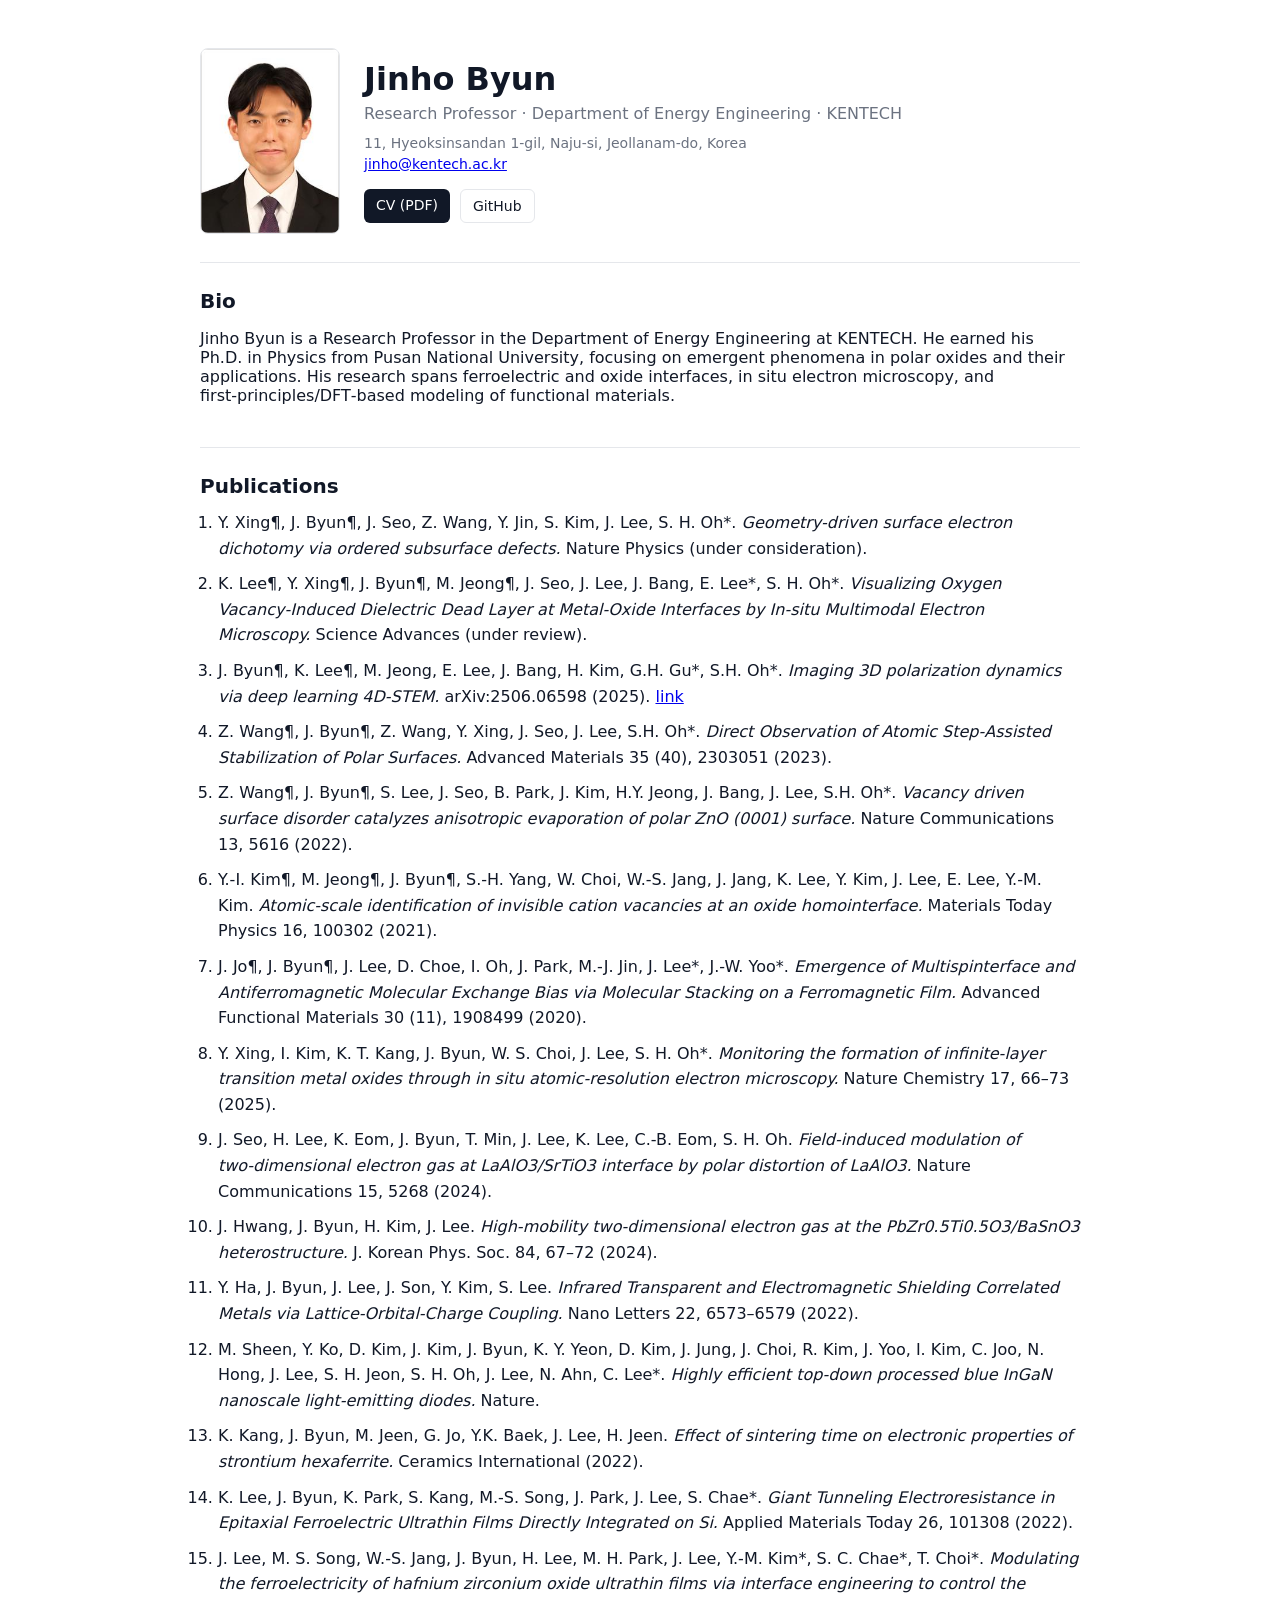
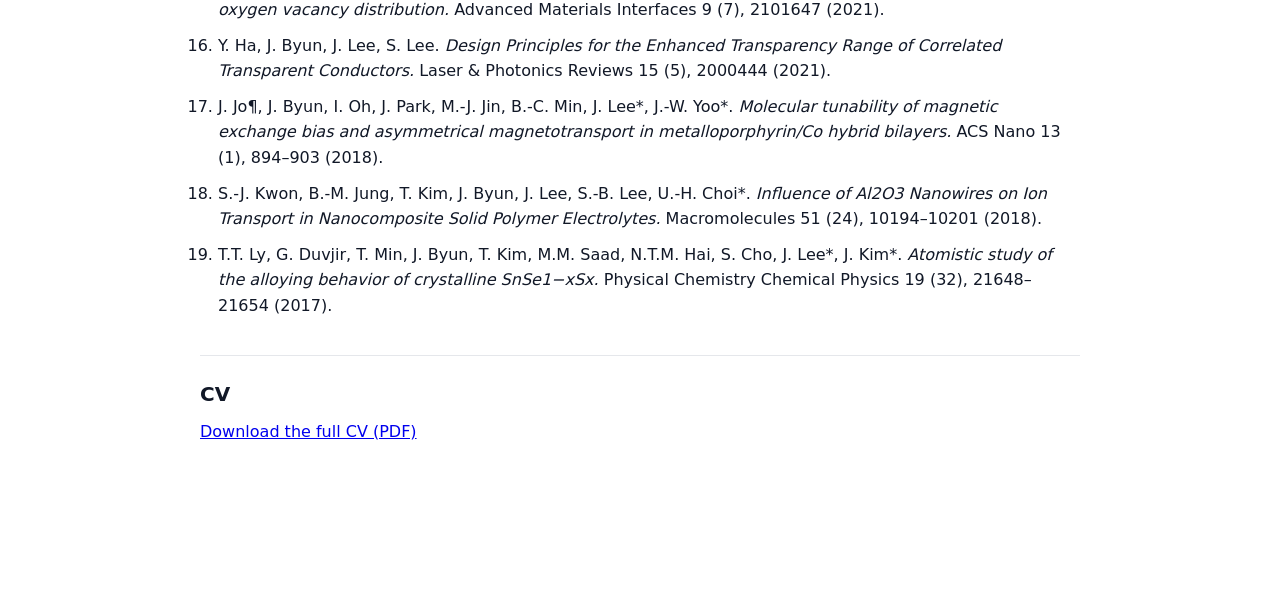
==== index.html @ 4e55d474 "Initial GitHub Pages site" ====
<!doctype html>
<html lang="en">
<head>
  <meta charset="utf-8" />
  <meta name="viewport" content="width=device-width, initial-scale=1" />
  <title>Jinho Byun | Research</title>
  <link rel="stylesheet" href="styles.css" />
</head>
<body>
  <main class="page">
    <header class="hero">
      <img class="avatar" src="assets/profile.jpg" alt="Jinho Byun" />
      <div>
        <h1>Jinho Byun</h1>
        <p class="subtitle">Research Professor · Department of Energy Engineering · KENTECH</p>
        <p class="contact">
          11, Hyeoksinsandan 1-gil, Naju-si, Jeollanam-do, Korea<br />
          <a href="mailto:jinho@kentech.ac.kr">jinho@kentech.ac.kr</a>
        </p>
        <div class="links">
          <a class="btn" href="assets/Jinho_Byun_CV.pdf">CV (PDF)</a>
          <a class="btn ghost" href="https://github.com/material-JH">GitHub</a>
        </div>
      </div>
    </header>

    <section class="section">
      <h2>Bio</h2>
      <p>
        Jinho Byun is a Research Professor in the Department of Energy Engineering at KENTECH.
        He earned his Ph.D. in Physics from Pusan National University, focusing on emergent phenomena
        in polar oxides and their applications. His research spans ferroelectric and oxide interfaces,
        in&nbsp;situ electron microscopy, and first‑principles/DFT‑based modeling of functional materials.
      </p>
    </section>

    <section class="section">
      <h2>Publications</h2>
      <ol class="pubs">
        <li>Y. Xing¶, J. Byun¶, J. Seo, Z. Wang, Y. Jin, S. Kim, J. Lee, S. H. Oh*. <em>Geometry-driven surface electron dichotomy via ordered subsurface defects.</em> Nature Physics (under consideration).</li>
        <li>K. Lee¶, Y. Xing¶, J. Byun¶, M. Jeong¶, J. Seo, J. Lee, J. Bang, E. Lee*, S. H. Oh*. <em>Visualizing Oxygen Vacancy‑Induced Dielectric Dead Layer at Metal‑Oxide Interfaces by In‑situ Multimodal Electron Microscopy.</em> Science Advances (under review).</li>
        <li>J. Byun¶, K. Lee¶, M. Jeong, E. Lee, J. Bang, H. Kim, G.H. Gu*, S.H. Oh*. <em>Imaging 3D polarization dynamics via deep learning 4D‑STEM.</em> arXiv:2506.06598 (2025). <a href="https://arxiv.org/abs/2506.06598">link</a></li>
        <li>Z. Wang¶, J. Byun¶, Z. Wang, Y. Xing, J. Seo, J. Lee, S.H. Oh*. <em>Direct Observation of Atomic Step‑Assisted Stabilization of Polar Surfaces.</em> Advanced Materials 35 (40), 2303051 (2023).</li>
        <li>Z. Wang¶, J. Byun¶, S. Lee, J. Seo, B. Park, J. Kim, H.Y. Jeong, J. Bang, J. Lee, S.H. Oh*. <em>Vacancy driven surface disorder catalyzes anisotropic evaporation of polar ZnO (0001) surface.</em> Nature Communications 13, 5616 (2022).</li>
        <li>Y.-I. Kim¶, M. Jeong¶, J. Byun¶, S.-H. Yang, W. Choi, W.-S. Jang, J. Jang, K. Lee, Y. Kim, J. Lee, E. Lee, Y.-M. Kim. <em>Atomic‑scale identification of invisible cation vacancies at an oxide homointerface.</em> Materials Today Physics 16, 100302 (2021).</li>
        <li>J. Jo¶, J. Byun¶, J. Lee, D. Choe, I. Oh, J. Park, M.-J. Jin, J. Lee*, J.-W. Yoo*. <em>Emergence of Multispinterface and Antiferromagnetic Molecular Exchange Bias via Molecular Stacking on a Ferromagnetic Film.</em> Advanced Functional Materials 30 (11), 1908499 (2020).</li>
        <li>Y. Xing, I. Kim, K. T. Kang, J. Byun, W. S. Choi, J. Lee, S. H. Oh*. <em>Monitoring the formation of infinite‑layer transition metal oxides through in situ atomic‑resolution electron microscopy.</em> Nature Chemistry 17, 66–73 (2025).</li>
        <li>J. Seo, H. Lee, K. Eom, J. Byun, T. Min, J. Lee, K. Lee, C.-B. Eom, S. H. Oh. <em>Field‑induced modulation of two‑dimensional electron gas at LaAlO3/SrTiO3 interface by polar distortion of LaAlO3.</em> Nature Communications 15, 5268 (2024).</li>
        <li>J. Hwang, J. Byun, H. Kim, J. Lee. <em>High‑mobility two‑dimensional electron gas at the PbZr0.5Ti0.5O3/BaSnO3 heterostructure.</em> J. Korean Phys. Soc. 84, 67–72 (2024).</li>
        <li>Y. Ha, J. Byun, J. Lee, J. Son, Y. Kim, S. Lee. <em>Infrared Transparent and Electromagnetic Shielding Correlated Metals via Lattice‑Orbital‑Charge Coupling.</em> Nano Letters 22, 6573–6579 (2022).</li>
        <li>M. Sheen, Y. Ko, D. Kim, J. Kim, J. Byun, K. Y. Yeon, D. Kim, J. Jung, J. Choi, R. Kim, J. Yoo, I. Kim, C. Joo, N. Hong, J. Lee, S. H. Jeon, S. H. Oh, J. Lee, N. Ahn, C. Lee*. <em>Highly efficient top‑down processed blue InGaN nanoscale light‑emitting diodes.</em> Nature.</li>
        <li>K. Kang, J. Byun, M. Jeen, G. Jo, Y.K. Baek, J. Lee, H. Jeen. <em>Effect of sintering time on electronic properties of strontium hexaferrite.</em> Ceramics International (2022).</li>
        <li>K. Lee, J. Byun, K. Park, S. Kang, M.-S. Song, J. Park, J. Lee, S. Chae*. <em>Giant Tunneling Electroresistance in Epitaxial Ferroelectric Ultrathin Films Directly Integrated on Si.</em> Applied Materials Today 26, 101308 (2022).</li>
        <li>J. Lee, M. S. Song, W.-S. Jang, J. Byun, H. Lee, M. H. Park, J. Lee, Y.-M. Kim*, S. C. Chae*, T. Choi*. <em>Modulating the ferroelectricity of hafnium zirconium oxide ultrathin films via interface engineering to control the oxygen vacancy distribution.</em> Advanced Materials Interfaces 9 (7), 2101647 (2021).</li>
        <li>Y. Ha, J. Byun, J. Lee, S. Lee. <em>Design Principles for the Enhanced Transparency Range of Correlated Transparent Conductors.</em> Laser & Photonics Reviews 15 (5), 2000444 (2021).</li>
        <li>J. Jo¶, J. Byun, I. Oh, J. Park, M.-J. Jin, B.-C. Min, J. Lee*, J.-W. Yoo*. <em>Molecular tunability of magnetic exchange bias and asymmetrical magnetotransport in metalloporphyrin/Co hybrid bilayers.</em> ACS Nano 13 (1), 894–903 (2018).</li>
        <li>S.-J. Kwon, B.-M. Jung, T. Kim, J. Byun, J. Lee, S.-B. Lee, U.-H. Choi*. <em>Influence of Al2O3 Nanowires on Ion Transport in Nanocomposite Solid Polymer Electrolytes.</em> Macromolecules 51 (24), 10194–10201 (2018).</li>
        <li>T.T. Ly, G. Duvjir, T. Min, J. Byun, T. Kim, M.M. Saad, N.T.M. Hai, S. Cho, J. Lee*, J. Kim*. <em>Atomistic study of the alloying behavior of crystalline SnSe1−xSx.</em> Physical Chemistry Chemical Physics 19 (32), 21648–21654 (2017).</li>
      </ol>
    </section>

    <section class="section">
      <h2>CV</h2>
      <p><a href="assets/Jinho_Byun_CV.pdf">Download the full CV (PDF)</a></p>
    </section>
  </main>
</body>
</html>
---- styles.css ----
:root {
  --bg: #ffffff;
  --text: #111827;
  --muted: #6b7280;
  --border: #e5e7eb;
  --accent: #111827;
}
* { box-sizing: border-box; }
body {
  margin: 0;
  font-family: ui-sans-serif, system-ui, -apple-system, Segoe UI, Roboto, Helvetica, Arial, "Apple Color Emoji", "Segoe UI Emoji";
  color: var(--text);
  background: var(--bg);
}
.page {
  max-width: 920px;
  margin: 48px auto;
  padding: 0 20px 60px;
}
.hero {
  display: grid;
  grid-template-columns: 140px 1fr;
  gap: 24px;
  align-items: center;
  padding-bottom: 28px;
  border-bottom: 1px solid var(--border);
}
.avatar {
  width: 140px;
  height: 186px;
  object-fit: cover;
  border-radius: 8px;
  border: 1px solid var(--border);
}
h1 {
  margin: 0 0 6px 0;
  font-size: 32px;
  font-weight: 700;
}
.subtitle {
  margin: 0 0 10px 0;
  color: var(--muted);
}
.contact {
  margin: 0 0 14px 0;
  color: var(--muted);
  font-size: 14px;
  line-height: 1.5;
}
.links { display: flex; gap: 10px; flex-wrap: wrap; }
.btn {
  display: inline-block;
  padding: 8px 12px;
  border-radius: 6px;
  background: var(--accent);
  color: #fff;
  text-decoration: none;
  font-size: 14px;
}
.btn.ghost {
  background: transparent;
  color: var(--accent);
  border: 1px solid var(--border);
}
.section { padding: 26px 0; border-bottom: 1px solid var(--border); }
.section:last-child { border-bottom: none; }
h2 {
  margin: 0 0 12px 0;
  font-size: 20px;
}
.pubs {
  margin: 0;
  padding-left: 18px;
  line-height: 1.6;
}
.pubs li { margin-bottom: 10px; }
@media (max-width: 680px) {
  .hero { grid-template-columns: 1fr; }
  .avatar { width: 120px; height: 160px; }
}
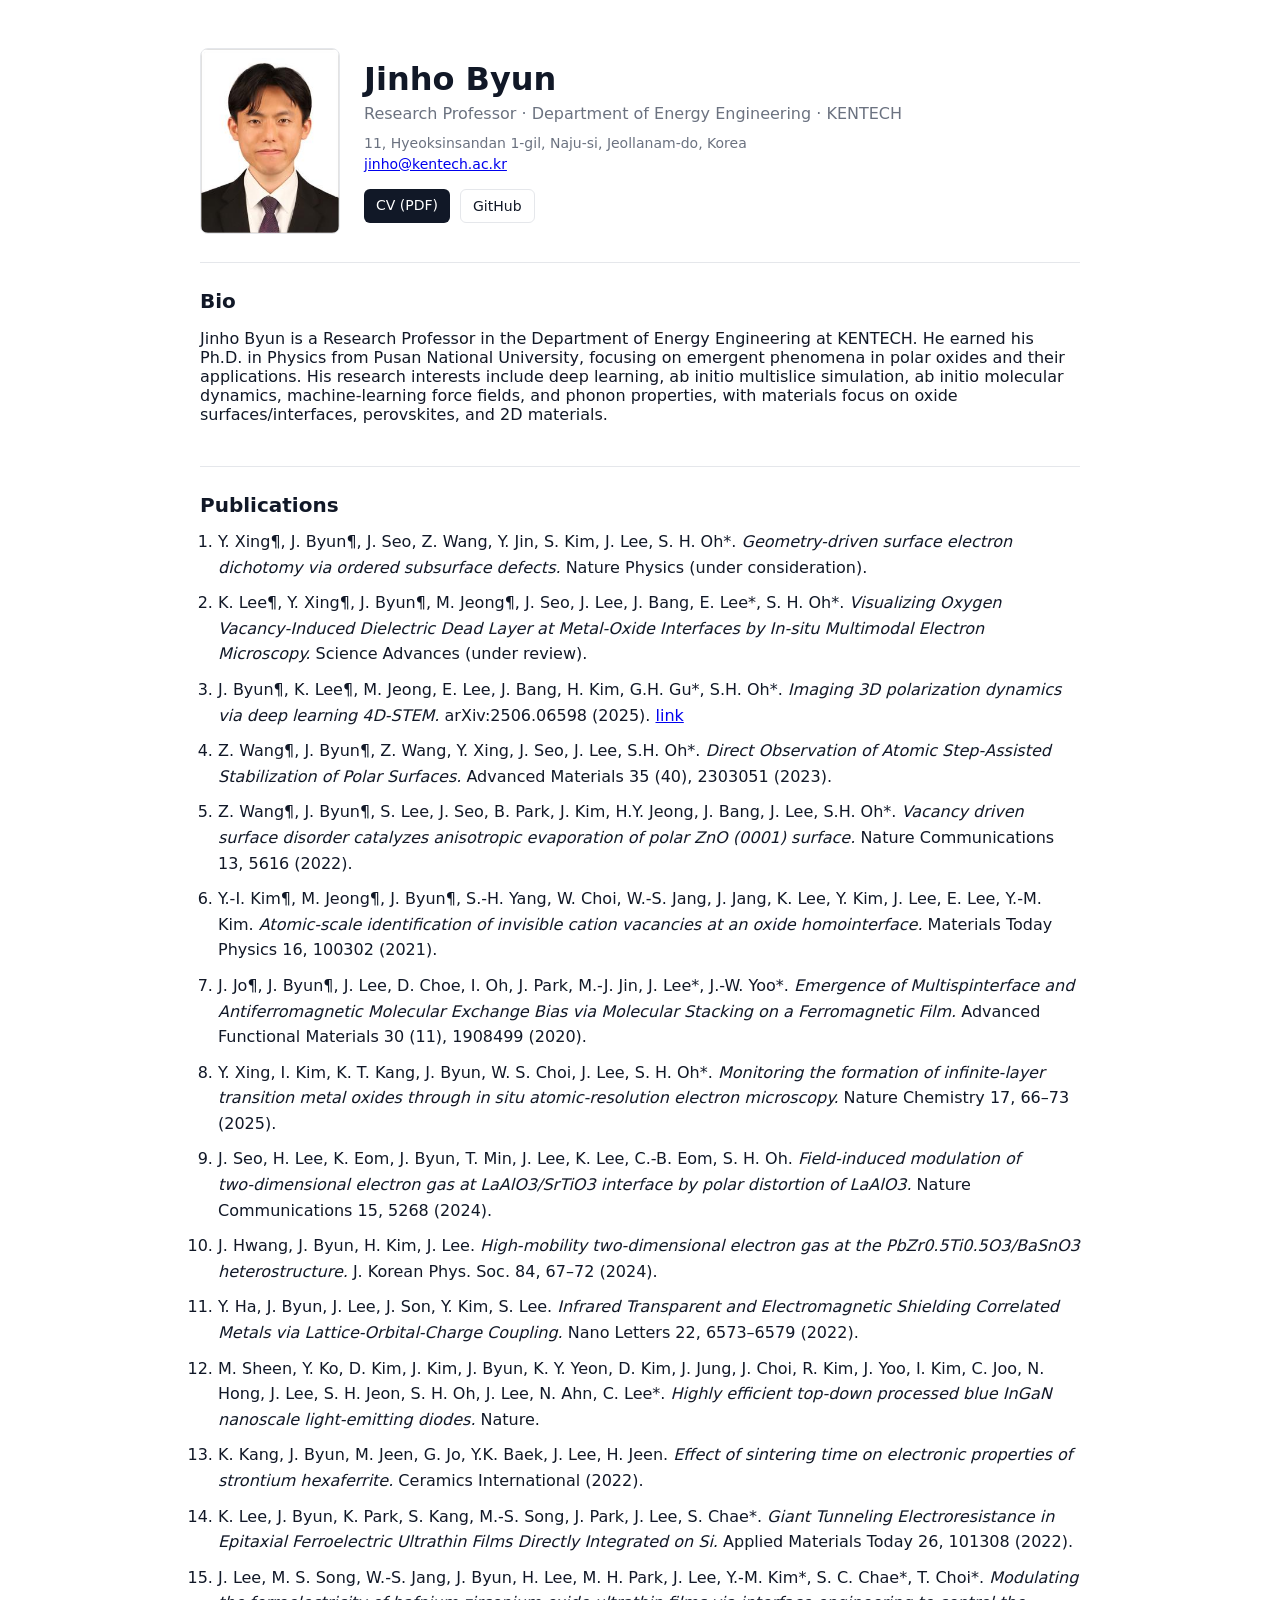
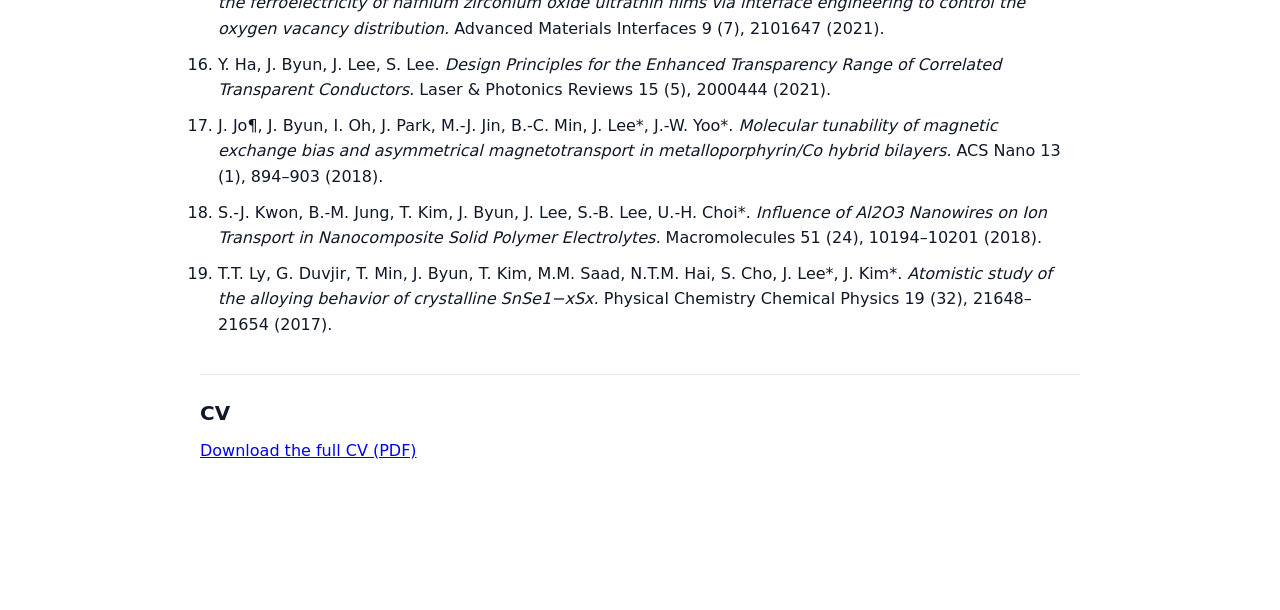
==== commit f79b1dd7: "Update bio with research interests" ====
--- a/index.html
+++ b/index.html
@@ -29,8 +29,9 @@
       <p>
         Jinho Byun is a Research Professor in the Department of Energy Engineering at KENTECH.
         He earned his Ph.D. in Physics from Pusan National University, focusing on emergent phenomena
-        in polar oxides and their applications. His research spans ferroelectric and oxide interfaces,
-        in&nbsp;situ electron microscopy, and first‑principles/DFT‑based modeling of functional materials.
+        in polar oxides and their applications. His research interests include deep learning, ab&nbsp;initio
+        multislice simulation, ab&nbsp;initio molecular dynamics, machine‑learning force fields, and phonon
+        properties, with materials focus on oxide surfaces/interfaces, perovskites, and 2D materials.
       </p>
     </section>
 
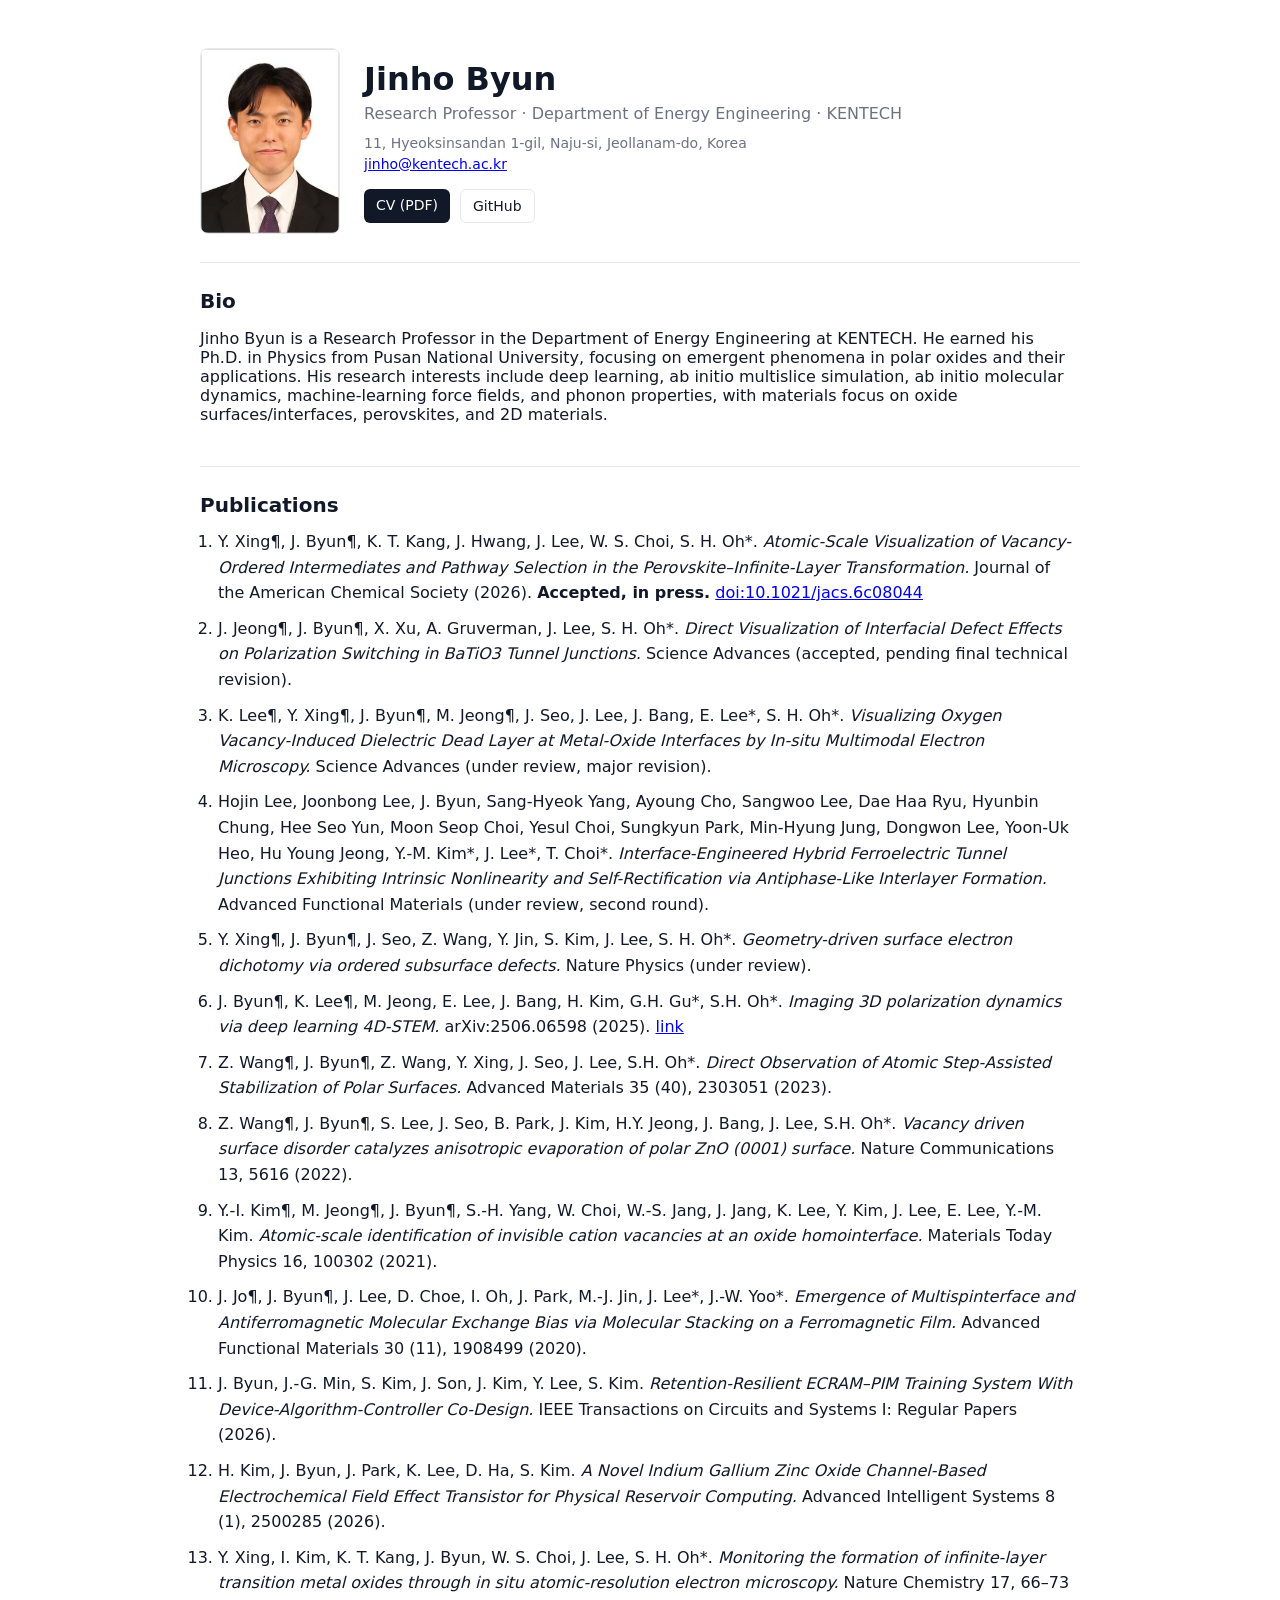
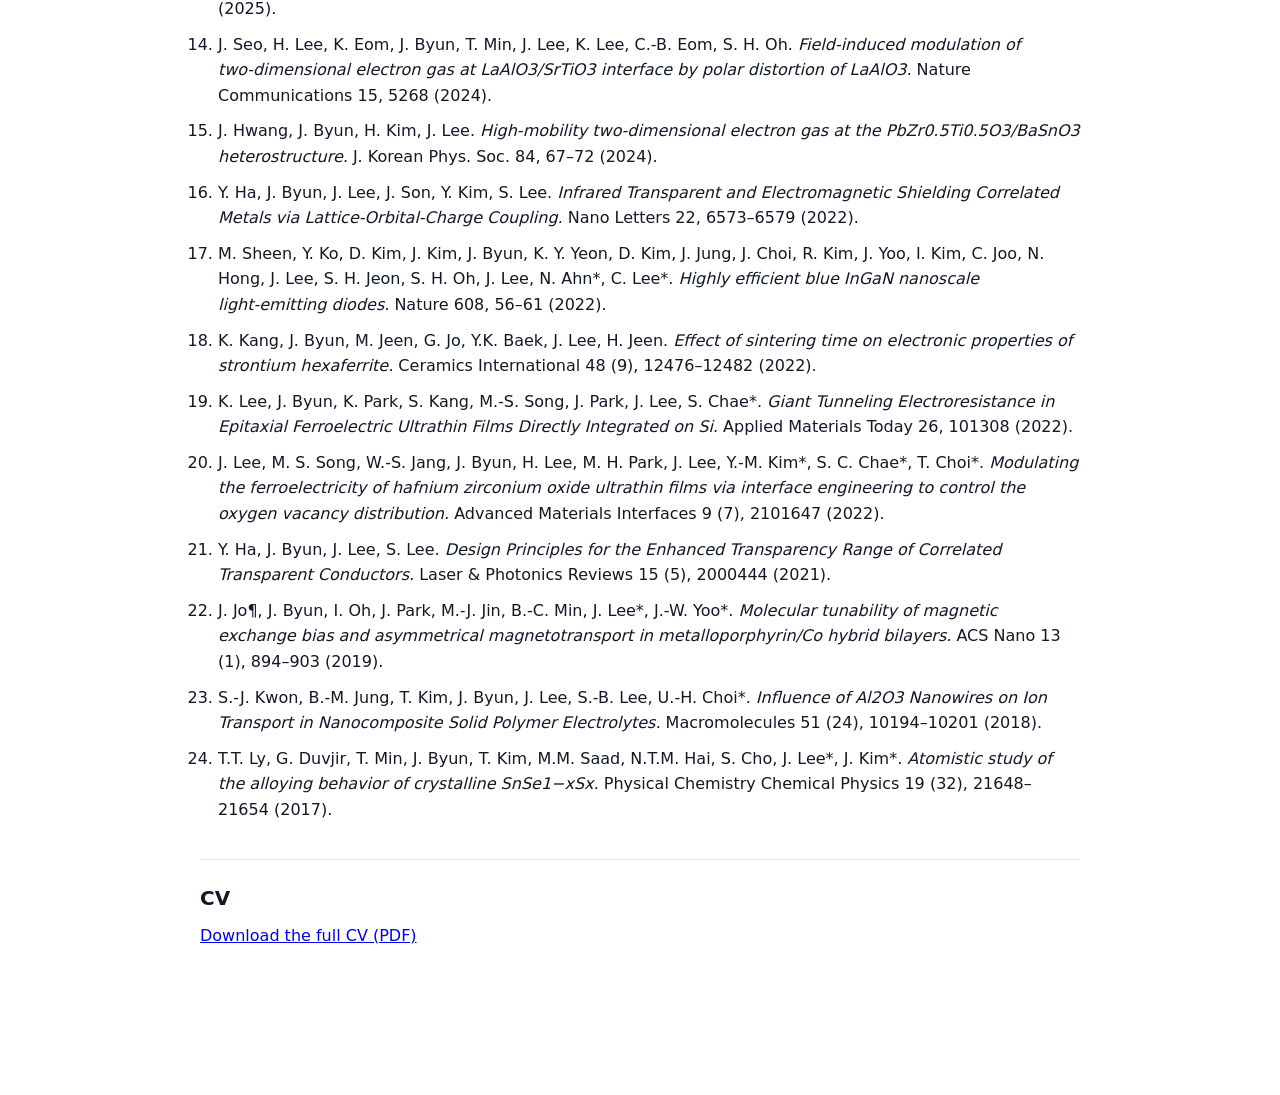
==== commit 60e107fe: "Update publications: JACS accepted, BTO-FTJ/BST/BCFO under review, refresh CV PDF" ====
--- a/index.html
+++ b/index.html
@@ -38,23 +38,28 @@
     <section class="section">
       <h2>Publications</h2>
       <ol class="pubs">
-        <li>Y. Xing¶, J. Byun¶, J. Seo, Z. Wang, Y. Jin, S. Kim, J. Lee, S. H. Oh*. <em>Geometry-driven surface electron dichotomy via ordered subsurface defects.</em> Nature Physics (under consideration).</li>
-        <li>K. Lee¶, Y. Xing¶, J. Byun¶, M. Jeong¶, J. Seo, J. Lee, J. Bang, E. Lee*, S. H. Oh*. <em>Visualizing Oxygen Vacancy‑Induced Dielectric Dead Layer at Metal‑Oxide Interfaces by In‑situ Multimodal Electron Microscopy.</em> Science Advances (under review).</li>
+        <li>Y. Xing¶, J. Byun¶, K. T. Kang, J. Hwang, J. Lee, W. S. Choi, S. H. Oh*. <em>Atomic-Scale Visualization of Vacancy-Ordered Intermediates and Pathway Selection in the Perovskite–Infinite-Layer Transformation.</em> Journal of the American Chemical Society (2026). <strong>Accepted, in press.</strong> <a href="https://doi.org/10.1021/jacs.6c08044">doi:10.1021/jacs.6c08044</a></li>
+        <li>J. Jeong¶, J. Byun¶, X. Xu, A. Gruverman, J. Lee, S. H. Oh*. <em>Direct Visualization of Interfacial Defect Effects on Polarization Switching in BaTiO3 Tunnel Junctions.</em> Science Advances (accepted, pending final technical revision).</li>
+        <li>K. Lee¶, Y. Xing¶, J. Byun¶, M. Jeong¶, J. Seo, J. Lee, J. Bang, E. Lee*, S. H. Oh*. <em>Visualizing Oxygen Vacancy‑Induced Dielectric Dead Layer at Metal‑Oxide Interfaces by In‑situ Multimodal Electron Microscopy.</em> Science Advances (under review, major revision).</li>
+        <li>Hojin Lee, Joonbong Lee, J. Byun, Sang-Hyeok Yang, Ayoung Cho, Sangwoo Lee, Dae Haa Ryu, Hyunbin Chung, Hee Seo Yun, Moon Seop Choi, Yesul Choi, Sungkyun Park, Min-Hyung Jung, Dongwon Lee, Yoon-Uk Heo, Hu Young Jeong, Y.-M. Kim*, J. Lee*, T. Choi*. <em>Interface-Engineered Hybrid Ferroelectric Tunnel Junctions Exhibiting Intrinsic Nonlinearity and Self-Rectification via Antiphase-Like Interlayer Formation.</em> Advanced Functional Materials (under review, second round).</li>
+        <li>Y. Xing¶, J. Byun¶, J. Seo, Z. Wang, Y. Jin, S. Kim, J. Lee, S. H. Oh*. <em>Geometry-driven surface electron dichotomy via ordered subsurface defects.</em> Nature Physics (under review).</li>
         <li>J. Byun¶, K. Lee¶, M. Jeong, E. Lee, J. Bang, H. Kim, G.H. Gu*, S.H. Oh*. <em>Imaging 3D polarization dynamics via deep learning 4D‑STEM.</em> arXiv:2506.06598 (2025). <a href="https://arxiv.org/abs/2506.06598">link</a></li>
         <li>Z. Wang¶, J. Byun¶, Z. Wang, Y. Xing, J. Seo, J. Lee, S.H. Oh*. <em>Direct Observation of Atomic Step‑Assisted Stabilization of Polar Surfaces.</em> Advanced Materials 35 (40), 2303051 (2023).</li>
         <li>Z. Wang¶, J. Byun¶, S. Lee, J. Seo, B. Park, J. Kim, H.Y. Jeong, J. Bang, J. Lee, S.H. Oh*. <em>Vacancy driven surface disorder catalyzes anisotropic evaporation of polar ZnO (0001) surface.</em> Nature Communications 13, 5616 (2022).</li>
         <li>Y.-I. Kim¶, M. Jeong¶, J. Byun¶, S.-H. Yang, W. Choi, W.-S. Jang, J. Jang, K. Lee, Y. Kim, J. Lee, E. Lee, Y.-M. Kim. <em>Atomic‑scale identification of invisible cation vacancies at an oxide homointerface.</em> Materials Today Physics 16, 100302 (2021).</li>
         <li>J. Jo¶, J. Byun¶, J. Lee, D. Choe, I. Oh, J. Park, M.-J. Jin, J. Lee*, J.-W. Yoo*. <em>Emergence of Multispinterface and Antiferromagnetic Molecular Exchange Bias via Molecular Stacking on a Ferromagnetic Film.</em> Advanced Functional Materials 30 (11), 1908499 (2020).</li>
+        <li>J. Byun, J.-G. Min, S. Kim, J. Son, J. Kim, Y. Lee, S. Kim. <em>Retention-Resilient ECRAM–PIM Training System With Device-Algorithm-Controller Co-Design.</em> IEEE Transactions on Circuits and Systems I: Regular Papers (2026).</li>
+        <li>H. Kim, J. Byun, J. Park, K. Lee, D. Ha, S. Kim. <em>A Novel Indium Gallium Zinc Oxide Channel‑Based Electrochemical Field Effect Transistor for Physical Reservoir Computing.</em> Advanced Intelligent Systems 8 (1), 2500285 (2026).</li>
         <li>Y. Xing, I. Kim, K. T. Kang, J. Byun, W. S. Choi, J. Lee, S. H. Oh*. <em>Monitoring the formation of infinite‑layer transition metal oxides through in situ atomic‑resolution electron microscopy.</em> Nature Chemistry 17, 66–73 (2025).</li>
         <li>J. Seo, H. Lee, K. Eom, J. Byun, T. Min, J. Lee, K. Lee, C.-B. Eom, S. H. Oh. <em>Field‑induced modulation of two‑dimensional electron gas at LaAlO3/SrTiO3 interface by polar distortion of LaAlO3.</em> Nature Communications 15, 5268 (2024).</li>
         <li>J. Hwang, J. Byun, H. Kim, J. Lee. <em>High‑mobility two‑dimensional electron gas at the PbZr0.5Ti0.5O3/BaSnO3 heterostructure.</em> J. Korean Phys. Soc. 84, 67–72 (2024).</li>
         <li>Y. Ha, J. Byun, J. Lee, J. Son, Y. Kim, S. Lee. <em>Infrared Transparent and Electromagnetic Shielding Correlated Metals via Lattice‑Orbital‑Charge Coupling.</em> Nano Letters 22, 6573–6579 (2022).</li>
-        <li>M. Sheen, Y. Ko, D. Kim, J. Kim, J. Byun, K. Y. Yeon, D. Kim, J. Jung, J. Choi, R. Kim, J. Yoo, I. Kim, C. Joo, N. Hong, J. Lee, S. H. Jeon, S. H. Oh, J. Lee, N. Ahn, C. Lee*. <em>Highly efficient top‑down processed blue InGaN nanoscale light‑emitting diodes.</em> Nature.</li>
-        <li>K. Kang, J. Byun, M. Jeen, G. Jo, Y.K. Baek, J. Lee, H. Jeen. <em>Effect of sintering time on electronic properties of strontium hexaferrite.</em> Ceramics International (2022).</li>
+        <li>M. Sheen, Y. Ko, D. Kim, J. Kim, J. Byun, K. Y. Yeon, D. Kim, J. Jung, J. Choi, R. Kim, J. Yoo, I. Kim, C. Joo, N. Hong, J. Lee, S. H. Jeon, S. H. Oh, J. Lee, N. Ahn*, C. Lee*. <em>Highly efficient blue InGaN nanoscale light‑emitting diodes.</em> Nature 608, 56–61 (2022).</li>
+        <li>K. Kang, J. Byun, M. Jeen, G. Jo, Y.K. Baek, J. Lee, H. Jeen. <em>Effect of sintering time on electronic properties of strontium hexaferrite.</em> Ceramics International 48 (9), 12476–12482 (2022).</li>
         <li>K. Lee, J. Byun, K. Park, S. Kang, M.-S. Song, J. Park, J. Lee, S. Chae*. <em>Giant Tunneling Electroresistance in Epitaxial Ferroelectric Ultrathin Films Directly Integrated on Si.</em> Applied Materials Today 26, 101308 (2022).</li>
-        <li>J. Lee, M. S. Song, W.-S. Jang, J. Byun, H. Lee, M. H. Park, J. Lee, Y.-M. Kim*, S. C. Chae*, T. Choi*. <em>Modulating the ferroelectricity of hafnium zirconium oxide ultrathin films via interface engineering to control the oxygen vacancy distribution.</em> Advanced Materials Interfaces 9 (7), 2101647 (2021).</li>
+        <li>J. Lee, M. S. Song, W.-S. Jang, J. Byun, H. Lee, M. H. Park, J. Lee, Y.-M. Kim*, S. C. Chae*, T. Choi*. <em>Modulating the ferroelectricity of hafnium zirconium oxide ultrathin films via interface engineering to control the oxygen vacancy distribution.</em> Advanced Materials Interfaces 9 (7), 2101647 (2022).</li>
         <li>Y. Ha, J. Byun, J. Lee, S. Lee. <em>Design Principles for the Enhanced Transparency Range of Correlated Transparent Conductors.</em> Laser & Photonics Reviews 15 (5), 2000444 (2021).</li>
-        <li>J. Jo¶, J. Byun, I. Oh, J. Park, M.-J. Jin, B.-C. Min, J. Lee*, J.-W. Yoo*. <em>Molecular tunability of magnetic exchange bias and asymmetrical magnetotransport in metalloporphyrin/Co hybrid bilayers.</em> ACS Nano 13 (1), 894–903 (2018).</li>
+        <li>J. Jo¶, J. Byun, I. Oh, J. Park, M.-J. Jin, B.-C. Min, J. Lee*, J.-W. Yoo*. <em>Molecular tunability of magnetic exchange bias and asymmetrical magnetotransport in metalloporphyrin/Co hybrid bilayers.</em> ACS Nano 13 (1), 894–903 (2019).</li>
         <li>S.-J. Kwon, B.-M. Jung, T. Kim, J. Byun, J. Lee, S.-B. Lee, U.-H. Choi*. <em>Influence of Al2O3 Nanowires on Ion Transport in Nanocomposite Solid Polymer Electrolytes.</em> Macromolecules 51 (24), 10194–10201 (2018).</li>
         <li>T.T. Ly, G. Duvjir, T. Min, J. Byun, T. Kim, M.M. Saad, N.T.M. Hai, S. Cho, J. Lee*, J. Kim*. <em>Atomistic study of the alloying behavior of crystalline SnSe1−xSx.</em> Physical Chemistry Chemical Physics 19 (32), 21648–21654 (2017).</li>
       </ol>
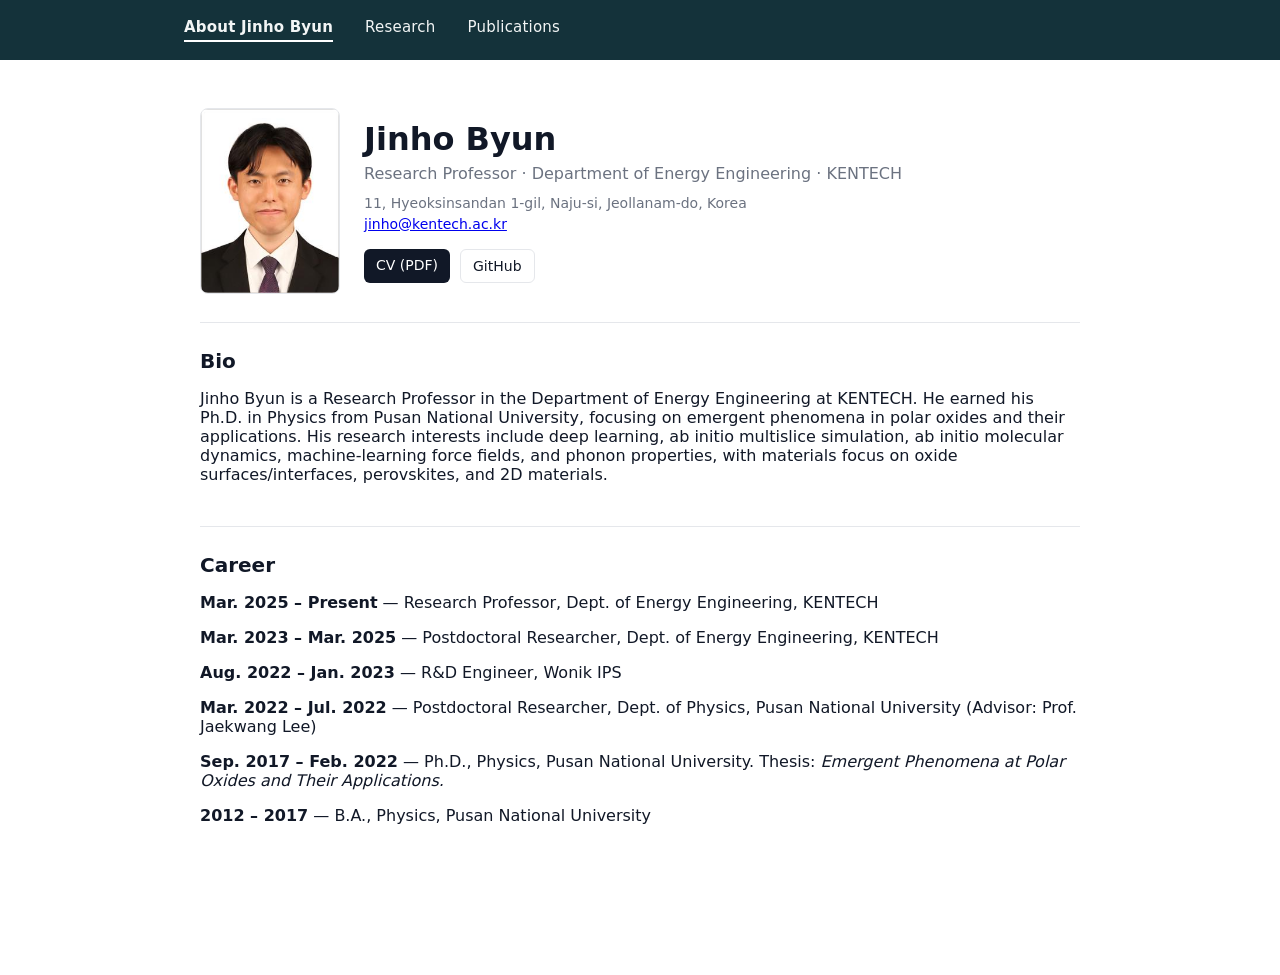
==== commit 0039670d: "Redesign site: 3-tab nav (About/Research/Publications), searchable publications page" ====
--- a/index.html
+++ b/index.html
@@ -3,10 +3,17 @@
 <head>
   <meta charset="utf-8" />
   <meta name="viewport" content="width=device-width, initial-scale=1" />
-  <title>Jinho Byun | Research</title>
+  <title>Jinho Byun | About</title>
   <link rel="stylesheet" href="styles.css" />
 </head>
 <body>
+  <nav class="navbar">
+    <div class="navbar-inner">
+      <a href="index.html" class="active">About Jinho Byun</a>
+      <a href="research.html">Research</a>
+      <a href="publications.html">Publications</a>
+    </div>
+  </nav>
   <main class="page">
     <header class="hero">
       <img class="avatar" src="assets/profile.jpg" alt="Jinho Byun" />
@@ -36,38 +43,13 @@
     </section>
 
     <section class="section">
-      <h2>Publications</h2>
-      <ol class="pubs">
-        <li>Y. Xing¶, J. Byun¶, K. T. Kang, J. Hwang, J. Lee, W. S. Choi, S. H. Oh*. <em>Atomic-Scale Visualization of Vacancy-Ordered Intermediates and Pathway Selection in the Perovskite–Infinite-Layer Transformation.</em> Journal of the American Chemical Society (2026). <strong>Accepted, in press.</strong> <a href="https://doi.org/10.1021/jacs.6c08044">doi:10.1021/jacs.6c08044</a></li>
-        <li>J. Jeong¶, J. Byun¶, X. Xu, A. Gruverman, J. Lee, S. H. Oh*. <em>Direct Visualization of Interfacial Defect Effects on Polarization Switching in BaTiO3 Tunnel Junctions.</em> Science Advances (accepted, pending final technical revision).</li>
-        <li>K. Lee¶, Y. Xing¶, J. Byun¶, M. Jeong¶, J. Seo, J. Lee, J. Bang, E. Lee*, S. H. Oh*. <em>Visualizing Oxygen Vacancy‑Induced Dielectric Dead Layer at Metal‑Oxide Interfaces by In‑situ Multimodal Electron Microscopy.</em> Science Advances (under review, major revision).</li>
-        <li>Hojin Lee, Joonbong Lee, J. Byun, Sang-Hyeok Yang, Ayoung Cho, Sangwoo Lee, Dae Haa Ryu, Hyunbin Chung, Hee Seo Yun, Moon Seop Choi, Yesul Choi, Sungkyun Park, Min-Hyung Jung, Dongwon Lee, Yoon-Uk Heo, Hu Young Jeong, Y.-M. Kim*, J. Lee*, T. Choi*. <em>Interface-Engineered Hybrid Ferroelectric Tunnel Junctions Exhibiting Intrinsic Nonlinearity and Self-Rectification via Antiphase-Like Interlayer Formation.</em> Advanced Functional Materials (under review, second round).</li>
-        <li>Y. Xing¶, J. Byun¶, J. Seo, Z. Wang, Y. Jin, S. Kim, J. Lee, S. H. Oh*. <em>Geometry-driven surface electron dichotomy via ordered subsurface defects.</em> Nature Physics (under review).</li>
-        <li>J. Byun¶, K. Lee¶, M. Jeong, E. Lee, J. Bang, H. Kim, G.H. Gu*, S.H. Oh*. <em>Imaging 3D polarization dynamics via deep learning 4D‑STEM.</em> arXiv:2506.06598 (2025). <a href="https://arxiv.org/abs/2506.06598">link</a></li>
-        <li>Z. Wang¶, J. Byun¶, Z. Wang, Y. Xing, J. Seo, J. Lee, S.H. Oh*. <em>Direct Observation of Atomic Step‑Assisted Stabilization of Polar Surfaces.</em> Advanced Materials 35 (40), 2303051 (2023).</li>
-        <li>Z. Wang¶, J. Byun¶, S. Lee, J. Seo, B. Park, J. Kim, H.Y. Jeong, J. Bang, J. Lee, S.H. Oh*. <em>Vacancy driven surface disorder catalyzes anisotropic evaporation of polar ZnO (0001) surface.</em> Nature Communications 13, 5616 (2022).</li>
-        <li>Y.-I. Kim¶, M. Jeong¶, J. Byun¶, S.-H. Yang, W. Choi, W.-S. Jang, J. Jang, K. Lee, Y. Kim, J. Lee, E. Lee, Y.-M. Kim. <em>Atomic‑scale identification of invisible cation vacancies at an oxide homointerface.</em> Materials Today Physics 16, 100302 (2021).</li>
-        <li>J. Jo¶, J. Byun¶, J. Lee, D. Choe, I. Oh, J. Park, M.-J. Jin, J. Lee*, J.-W. Yoo*. <em>Emergence of Multispinterface and Antiferromagnetic Molecular Exchange Bias via Molecular Stacking on a Ferromagnetic Film.</em> Advanced Functional Materials 30 (11), 1908499 (2020).</li>
-        <li>J. Byun, J.-G. Min, S. Kim, J. Son, J. Kim, Y. Lee, S. Kim. <em>Retention-Resilient ECRAM–PIM Training System With Device-Algorithm-Controller Co-Design.</em> IEEE Transactions on Circuits and Systems I: Regular Papers (2026).</li>
-        <li>H. Kim, J. Byun, J. Park, K. Lee, D. Ha, S. Kim. <em>A Novel Indium Gallium Zinc Oxide Channel‑Based Electrochemical Field Effect Transistor for Physical Reservoir Computing.</em> Advanced Intelligent Systems 8 (1), 2500285 (2026).</li>
-        <li>Y. Xing, I. Kim, K. T. Kang, J. Byun, W. S. Choi, J. Lee, S. H. Oh*. <em>Monitoring the formation of infinite‑layer transition metal oxides through in situ atomic‑resolution electron microscopy.</em> Nature Chemistry 17, 66–73 (2025).</li>
-        <li>J. Seo, H. Lee, K. Eom, J. Byun, T. Min, J. Lee, K. Lee, C.-B. Eom, S. H. Oh. <em>Field‑induced modulation of two‑dimensional electron gas at LaAlO3/SrTiO3 interface by polar distortion of LaAlO3.</em> Nature Communications 15, 5268 (2024).</li>
-        <li>J. Hwang, J. Byun, H. Kim, J. Lee. <em>High‑mobility two‑dimensional electron gas at the PbZr0.5Ti0.5O3/BaSnO3 heterostructure.</em> J. Korean Phys. Soc. 84, 67–72 (2024).</li>
-        <li>Y. Ha, J. Byun, J. Lee, J. Son, Y. Kim, S. Lee. <em>Infrared Transparent and Electromagnetic Shielding Correlated Metals via Lattice‑Orbital‑Charge Coupling.</em> Nano Letters 22, 6573–6579 (2022).</li>
-        <li>M. Sheen, Y. Ko, D. Kim, J. Kim, J. Byun, K. Y. Yeon, D. Kim, J. Jung, J. Choi, R. Kim, J. Yoo, I. Kim, C. Joo, N. Hong, J. Lee, S. H. Jeon, S. H. Oh, J. Lee, N. Ahn*, C. Lee*. <em>Highly efficient blue InGaN nanoscale light‑emitting diodes.</em> Nature 608, 56–61 (2022).</li>
-        <li>K. Kang, J. Byun, M. Jeen, G. Jo, Y.K. Baek, J. Lee, H. Jeen. <em>Effect of sintering time on electronic properties of strontium hexaferrite.</em> Ceramics International 48 (9), 12476–12482 (2022).</li>
-        <li>K. Lee, J. Byun, K. Park, S. Kang, M.-S. Song, J. Park, J. Lee, S. Chae*. <em>Giant Tunneling Electroresistance in Epitaxial Ferroelectric Ultrathin Films Directly Integrated on Si.</em> Applied Materials Today 26, 101308 (2022).</li>
-        <li>J. Lee, M. S. Song, W.-S. Jang, J. Byun, H. Lee, M. H. Park, J. Lee, Y.-M. Kim*, S. C. Chae*, T. Choi*. <em>Modulating the ferroelectricity of hafnium zirconium oxide ultrathin films via interface engineering to control the oxygen vacancy distribution.</em> Advanced Materials Interfaces 9 (7), 2101647 (2022).</li>
-        <li>Y. Ha, J. Byun, J. Lee, S. Lee. <em>Design Principles for the Enhanced Transparency Range of Correlated Transparent Conductors.</em> Laser & Photonics Reviews 15 (5), 2000444 (2021).</li>
-        <li>J. Jo¶, J. Byun, I. Oh, J. Park, M.-J. Jin, B.-C. Min, J. Lee*, J.-W. Yoo*. <em>Molecular tunability of magnetic exchange bias and asymmetrical magnetotransport in metalloporphyrin/Co hybrid bilayers.</em> ACS Nano 13 (1), 894–903 (2019).</li>
-        <li>S.-J. Kwon, B.-M. Jung, T. Kim, J. Byun, J. Lee, S.-B. Lee, U.-H. Choi*. <em>Influence of Al2O3 Nanowires on Ion Transport in Nanocomposite Solid Polymer Electrolytes.</em> Macromolecules 51 (24), 10194–10201 (2018).</li>
-        <li>T.T. Ly, G. Duvjir, T. Min, J. Byun, T. Kim, M.M. Saad, N.T.M. Hai, S. Cho, J. Lee*, J. Kim*. <em>Atomistic study of the alloying behavior of crystalline SnSe1−xSx.</em> Physical Chemistry Chemical Physics 19 (32), 21648–21654 (2017).</li>
-      </ol>
-    </section>
-
-    <section class="section">
-      <h2>CV</h2>
-      <p><a href="assets/Jinho_Byun_CV.pdf">Download the full CV (PDF)</a></p>
+      <h2>Career</h2>
+      <p><b>Mar. 2025 – Present</b> — Research Professor, Dept. of Energy Engineering, KENTECH</p>
+      <p><b>Mar. 2023 – Mar. 2025</b> — Postdoctoral Researcher, Dept. of Energy Engineering, KENTECH</p>
+      <p><b>Aug. 2022 – Jan. 2023</b> — R&amp;D Engineer, Wonik IPS</p>
+      <p><b>Mar. 2022 – Jul. 2022</b> — Postdoctoral Researcher, Dept. of Physics, Pusan National University (Advisor: Prof. Jaekwang Lee)</p>
+      <p><b>Sep. 2017 – Feb. 2022</b> — Ph.D., Physics, Pusan National University. Thesis: <i>Emergent Phenomena at Polar Oxides and Their Applications.</i></p>
+      <p><b>2012 – 2017</b> — B.A., Physics, Pusan National University</p>
     </section>
   </main>
 </body>
--- a/styles.css
+++ b/styles.css
@@ -4,6 +4,8 @@
   --muted: #6b7280;
   --border: #e5e7eb;
   --accent: #111827;
+  --nav-bg: #14323a;
+  --link: #1d6f8c;
 }
 * { box-sizing: border-box; }
 body {
@@ -12,6 +14,35 @@
   color: var(--text);
   background: var(--bg);
 }
+
+/* ---------- Navbar ---------- */
+.navbar {
+  background: var(--nav-bg);
+}
+.navbar-inner {
+  max-width: 960px;
+  margin: 0 auto;
+  display: flex;
+  gap: 32px;
+  padding: 18px 24px;
+}
+.navbar a {
+  color: #f2f5f5;
+  text-decoration: none;
+  font-size: 15px;
+  letter-spacing: 0.2px;
+  padding-bottom: 4px;
+  border-bottom: 2px solid transparent;
+}
+.navbar a:hover {
+  color: #ffffff;
+}
+.navbar a.active {
+  border-bottom: 2px solid #ffffff;
+  font-weight: 600;
+}
+
+/* ---------- Shared page layout ---------- */
 .page {
   max-width: 920px;
   margin: 48px auto;
@@ -68,13 +99,140 @@
   margin: 0 0 12px 0;
   font-size: 20px;
 }
-.pubs {
-  margin: 0;
-  padding-left: 18px;
-  line-height: 1.6;
-}
-.pubs li { margin-bottom: 10px; }
 @media (max-width: 680px) {
   .hero { grid-template-columns: 1fr; }
   .avatar { width: 120px; height: 160px; }
-}
+  .navbar-inner { gap: 18px; flex-wrap: wrap; }
+}
+
+/* ---------- Publications page ---------- */
+.pub-page-title {
+  text-align: center;
+  font-size: 40px;
+  letter-spacing: 2px;
+  margin: 28px 0 24px 0;
+}
+.pub-filters {
+  display: flex;
+  gap: 12px;
+  margin-bottom: 22px;
+  flex-wrap: wrap;
+}
+.pub-filters input[type="search"],
+.pub-filters select {
+  border: 1px solid var(--border);
+  border-radius: 8px;
+  padding: 10px 12px;
+  font-size: 14px;
+  color: var(--text);
+  background: #fff;
+}
+.pub-filters input[type="search"] {
+  flex: 1 1 260px;
+  min-width: 200px;
+}
+.pub-filters select {
+  flex: 0 0 auto;
+  min-width: 140px;
+}
+.pub-count {
+  color: var(--muted);
+  font-size: 13px;
+  margin: 0 0 10px 0;
+}
+.pub-list {
+  border-top: 1px solid var(--border);
+}
+.pub-item {
+  padding: 18px 0;
+  border-bottom: 1px solid var(--border);
+}
+.pub-item.hidden { display: none; }
+.pub-num {
+  font-weight: 700;
+  margin-right: 4px;
+}
+.pub-icon {
+  display: inline-block;
+  width: 14px;
+  height: 14px;
+  vertical-align: -2px;
+  margin-right: 4px;
+  opacity: 0.55;
+}
+.pub-authors {
+  color: #1f2937;
+  font-size: 15px;
+}
+.pub-equal {
+  font-size: 0.65em;
+  vertical-align: super;
+  color: var(--muted);
+}
+.pub-corr {
+  display: inline-flex;
+  align-items: center;
+  justify-content: center;
+  width: 15px;
+  height: 15px;
+  border-radius: 50%;
+  background: #111827;
+  color: #fff;
+  font-size: 9px;
+  font-weight: 700;
+  margin-left: 2px;
+  vertical-align: middle;
+}
+.pub-title {
+  color: var(--link);
+  margin: 4px 0 3px 0;
+  font-size: 15.5px;
+  line-height: 1.35;
+}
+.pub-venue {
+  font-size: 14px;
+  color: #374151;
+}
+.pub-venue i { font-style: italic; }
+.pub-venue b { font-weight: 700; }
+.pub-status {
+  display: inline-block;
+  margin-left: 8px;
+  padding: 1px 8px;
+  border-radius: 10px;
+  font-size: 11px;
+  font-weight: 600;
+  color: #92400e;
+  background: #fef3c7;
+}
+.pub-status.accepted {
+  color: #065f46;
+  background: #d1fae5;
+}
+.pub-badges {
+  margin-top: 8px;
+  display: flex;
+  gap: 8px;
+  flex-wrap: wrap;
+}
+.badge {
+  display: inline-block;
+  border: 1px solid var(--border);
+  border-radius: 14px;
+  padding: 2px 12px;
+  font-size: 12px;
+  color: #374151;
+  text-decoration: none;
+}
+.badge:hover { background: #f3f4f6; }
+.pub-empty {
+  padding: 30px 0;
+  color: var(--muted);
+  text-align: center;
+}
+
+/* ---------- Research page ---------- */
+.research-block { padding: 20px 0; border-bottom: 1px solid var(--border); }
+.research-block:last-child { border-bottom: none; }
+.research-block h3 { margin: 0 0 8px 0; font-size: 17px; }
+.research-block p { margin: 0; color: #374151; line-height: 1.6; }
